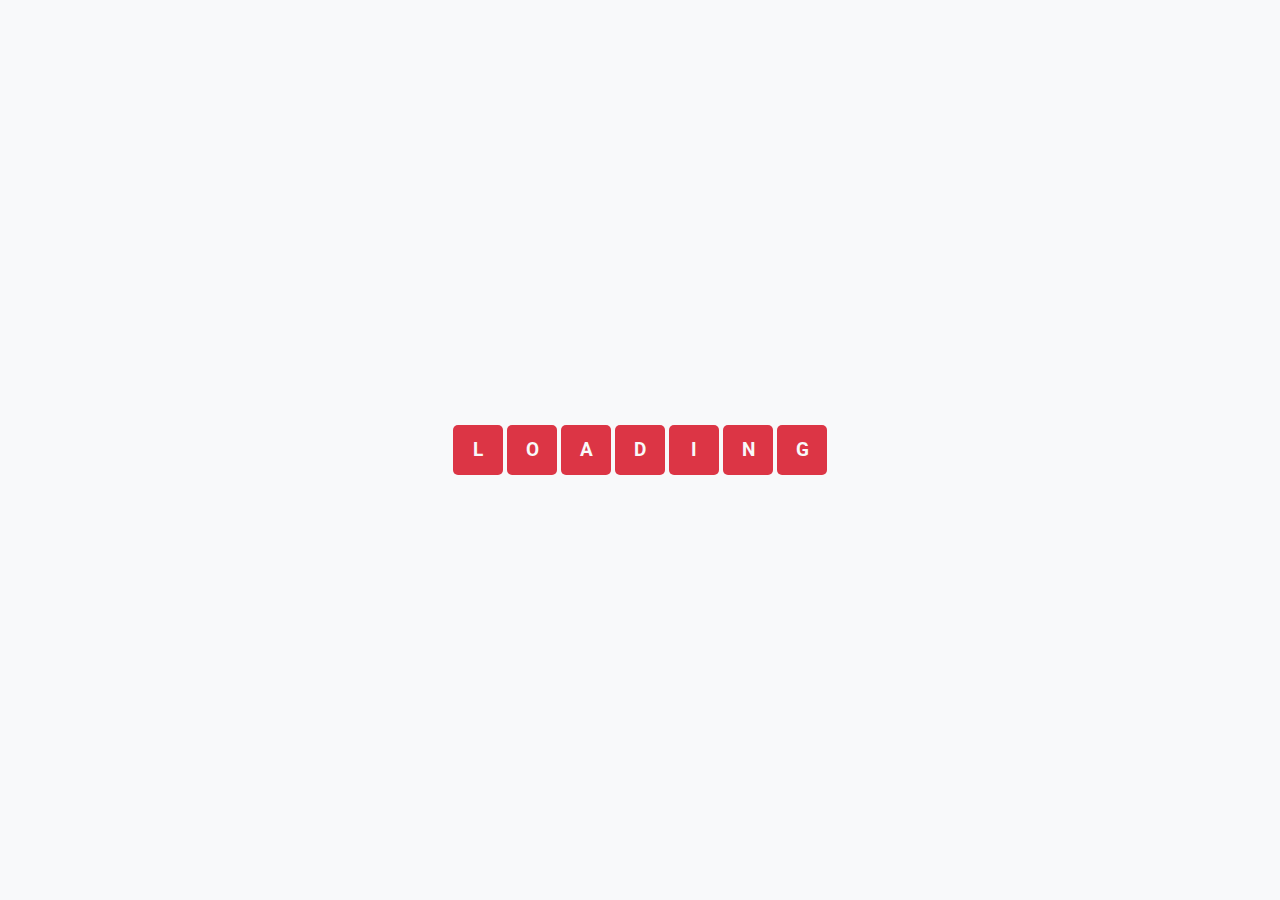
==== index.html @ 8aa7e25c "Add files via upload" ====
<!DOCTYPE html>
<html lang="en" data-theme="light">
<head>
    <meta charset="UTF-8">
    <meta name="viewport" content="width=device-width, initial-scale=1.0">
    <meta name="description" content="Learn, write and master the intricate art of Japanese writing.">
    <meta name="keywords" content="Hirgana, Katakana, Kanji">
    <meta name="author" content="muhyeeJS">
    <title>Aka Inku - Your Path To Japanese Writing Mastery</title>
    <link rel="shortcut icon" href="/assets/images/favicon.png" type="image/x-icon">
    <link rel="stylesheet" href="/css/style.css">
    <noscript>Javascript is disabled. Please enable it in the settings!</noscript>
</head>
<body oncontextmenu="return false" ondragstart="return false" ondragend="return false">
    <div class="loader-wrapper" id="loader">
        <div>
            <span>L</span>
        </div>
        <div>
            <span>O</span>
        </div>
        <div>
            <span>A</span>
        </div>
        <div>
            <span>D</span>
        </div>
        <div>
            <span>I</span>
        </div>
        <div>
            <span>N</span>
        </div>
        <div>
            <span>G</span>
        </div>
    </div>
    <div class="main-wrapper" id="main">
        <div class="navigation-wrapper">
            <div class="site-logo">
                <img src="/assets/images/site-logo.png" alt="aka-inku">
            </div>
            <div class="links-wrapper">
                <div class="links active-link" id="home">
                    <span>Home</span>
                </div>
                <div class="links" id="learn">
                    <span>Learn</span>
                </div>
                <div class="links" id="play">
                    <span>Play</span>
                </div>
            </div>
            <div class="settings-wrapper">
                <div>
                    <svg id="theme" xmlns="http://www.w3.org/2000/svg" width="24px" height="24px" fill="#f8f9fa" viewBox="0 0 512 512">
                        <!--! Font Awesome Free 6.4.0 by @fontawesome - https://fontawesome.com License - https://fontawesome.com/license (Commercial License) Copyright 2023 Fonticons, Inc. -->
                        <path d="M448 256c0-106-86-192-192-192V448c106 0 192-86 192-192zM0 256a256 256 0 1 1 512 0A256 256 0 1 1 0 256z"/>
                    </svg>
                </div>
            </div>
        </div>
        <div class="content-wrapper">
            <div class="header-top">
                <span>Introduction</span>
            </div>
            <div class="content-mid">
                <span>
                    Welcome to Aka Inku, the ultimate online resource for mastering Japanese stroke orders! This website is dedicated to providing a comprehensive and user-friendly platform that empowers learners to delve into the captivating world of Japanese writing.
                </span>
            </div>
            <div class="header-mid">
                <span>Japanese Writing System</span>
            </div>
            <div class="content-mid">
                <span>The Japanese writing system is a fascinating blend of scripts, each with its own unique characteristics and purposes. Understanding the foundations of this system is essential for anyone seeking to develop proficiency in Japanese. Let's explore them shall we?</span>
                <br><br>
                <span><strong>Hiragana</strong> is a phonetic script that consists of 46 characters. Developed in the 9th century, Hiragana originated from simplified forms of Kanji characters. It serves as the cornerstone of the Japanese writing system, representing native Japanese words, grammatical elements, and readings for Kanji characters. Mastering Hiragana is crucial for beginners, as it provides the building blocks for reading and writing Japanese with accuracy and fluency.</span>
                <br><br>
                <span><strong>Katakana</strong>, also comprising 46 characters, shares a similar origin to Hiragana. Developed during the same period, Katakana was derived from parts of Kanji characters. Unlike Hiragana, Katakana is primarily used for transcribing foreign words, onomatopoeic expressions, and scientific or technical terms. It also plays a vital role in emphasizing specific words or phrases. By acquiring proficiency in Katakana, learners gain the ability to decode loanwords, foreign phrases, and specialized vocabulary, expanding learners linguistic repertoire and enhancing their communication skills.</span>
                <br><br>
                <span><strong>Kanji</strong> are complex characters borrowed from Chinese script. Each character represents a specific concept, idea, or word. The usage of Kanji is extensive, appearing in a wide range of contexts, including literature, newspapers, signage, and official documents. Mastery of Kanji involves memorizing thousands of characters, understanding their stroke order, and learning their meanings and readings. Proficiency in Kanji allows learners to delve deeper into the nuances of Japanese language and culture, appreciate traditional literature, and navigate complex texts with ease.</span>
            </div>
            <div class="header-mid">
                <span>Aka Inku: Your Path To Japanese Writing Mastery</span>
            </div>
            <div class="content-mid">
                <span>At Aka Inku, I understand that learning Japanese strokes can be a daunting task. That's why I have meticulously designed this platform as simple as possible to guide you through each script step-by-step, ensuring a smooth and engaging learning experience. Aka Inku caters to learners of all levels, from absolute beginners to advanced users seeking to refine their writing skills.</span>
                <br><br>
                <span>Aka Inku is free from annoying advertisements, ensuring that your learning experience remains focused, uninterrupted, and free from distractions. However, if you find this platform valuable, I humbly accept donations to support the ongoing development of Aka Inku.</span>
                <br><br>
                <strong>Acknowledgements</strong>
                <br>
                <span>The characters stroke order animation were generated using <span id="credit-link-1">KanjivgAnimate</span> and <span id="credit-link-2">KanjiVG</span>. A round of applause please!</span>
                <br><br>
                <span>If you happen to find any bugs or errors please report it to me in discord. Thank you for reading and have fun learning! Good luck!</span>
            </div>
            <div class="footer-bottom">
                <span>七転び八起き</span>
            </div>
        </div>
        <div class="footer-wrapper">
            <div class="socials">
                <div>
                    <svg id="instagram" xmlns="http://www.w3.org/2000/svg" width="26px" height="26px" fill="currentColor" viewBox="0 0 448 512">
                        <!--! Font Awesome Free 6.4.0 by @fontawesome - https://fontawesome.com License - https://fontawesome.com/license (Commercial License) Copyright 2023 Fonticons, Inc. -->
                        <path d="M224.1 141c-63.6 0-114.9 51.3-114.9 114.9s51.3 114.9 114.9 114.9S339 319.5 339 255.9 287.7 141 224.1 141zm0 189.6c-41.1 0-74.7-33.5-74.7-74.7s33.5-74.7 74.7-74.7 74.7 33.5 74.7 74.7-33.6 74.7-74.7 74.7zm146.4-194.3c0 14.9-12 26.8-26.8 26.8-14.9 0-26.8-12-26.8-26.8s12-26.8 26.8-26.8 26.8 12 26.8 26.8zm76.1 27.2c-1.7-35.9-9.9-67.7-36.2-93.9-26.2-26.2-58-34.4-93.9-36.2-37-2.1-147.9-2.1-184.9 0-35.8 1.7-67.6 9.9-93.9 36.1s-34.4 58-36.2 93.9c-2.1 37-2.1 147.9 0 184.9 1.7 35.9 9.9 67.7 36.2 93.9s58 34.4 93.9 36.2c37 2.1 147.9 2.1 184.9 0 35.9-1.7 67.7-9.9 93.9-36.2 26.2-26.2 34.4-58 36.2-93.9 2.1-37 2.1-147.8 0-184.8zM398.8 388c-7.8 19.6-22.9 34.7-42.6 42.6-29.5 11.7-99.5 9-132.1 9s-102.7 2.6-132.1-9c-19.6-7.8-34.7-22.9-42.6-42.6-11.7-29.5-9-99.5-9-132.1s-2.6-102.7 9-132.1c7.8-19.6 22.9-34.7 42.6-42.6 29.5-11.7 99.5-9 132.1-9s102.7-2.6 132.1 9c19.6 7.8 34.7 22.9 42.6 42.6 11.7 29.5 9 99.5 9 132.1s2.7 102.7-9 132.1z"/>
                    </svg>
                </div>
                <div data-tooltip="Copy: muhyeeJS#0001" data-tooltip-location="right">
                    <svg id="discord" xmlns="http://www.w3.org/2000/svg" width="26px" height="26px" fill="currentColor" viewBox="0 0 640 512">
                        <!--! Font Awesome Free 6.4.0 by @fontawesome - https://fontawesome.com License - https://fontawesome.com/license (Commercial License) Copyright 2023 Fonticons, Inc. -->
                        <path d="M524.531,69.836a1.5,1.5,0,0,0-.764-.7A485.065,485.065,0,0,0,404.081,32.03a1.816,1.816,0,0,0-1.923.91,337.461,337.461,0,0,0-14.9,30.6,447.848,447.848,0,0,0-134.426,0,309.541,309.541,0,0,0-15.135-30.6,1.89,1.89,0,0,0-1.924-.91A483.689,483.689,0,0,0,116.085,69.137a1.712,1.712,0,0,0-.788.676C39.068,183.651,18.186,294.69,28.43,404.354a2.016,2.016,0,0,0,.765,1.375A487.666,487.666,0,0,0,176.02,479.918a1.9,1.9,0,0,0,2.063-.676A348.2,348.2,0,0,0,208.12,430.4a1.86,1.86,0,0,0-1.019-2.588,321.173,321.173,0,0,1-45.868-21.853,1.885,1.885,0,0,1-.185-3.126c3.082-2.309,6.166-4.711,9.109-7.137a1.819,1.819,0,0,1,1.9-.256c96.229,43.917,200.41,43.917,295.5,0a1.812,1.812,0,0,1,1.924.233c2.944,2.426,6.027,4.851,9.132,7.16a1.884,1.884,0,0,1-.162,3.126,301.407,301.407,0,0,1-45.89,21.83,1.875,1.875,0,0,0-1,2.611,391.055,391.055,0,0,0,30.014,48.815,1.864,1.864,0,0,0,2.063.7A486.048,486.048,0,0,0,610.7,405.729a1.882,1.882,0,0,0,.765-1.352C623.729,277.594,590.933,167.465,524.531,69.836ZM222.491,337.58c-28.972,0-52.844-26.587-52.844-59.239S193.056,219.1,222.491,219.1c29.665,0,53.306,26.82,52.843,59.239C275.334,310.993,251.924,337.58,222.491,337.58Zm195.38,0c-28.971,0-52.843-26.587-52.843-59.239S388.437,219.1,417.871,219.1c29.667,0,53.307,26.82,52.844,59.239C470.715,310.993,447.538,337.58,417.871,337.58Z"/>
                    </svg>
                </div>
            </div>
            <div class="info">
                <div class="author-note">
                    <span>Developed with ❤️ by muhyeeJS.</span>
                </div>
                <div class="copyright-note">
                    <span>Copyright © 2023 Aka Inku. All Rights Reserved.</span>
                </div>
            </div>
        </div>
    </div>
    <script src="/js/script.js"></script>
</body>
</html>
---- css/style.css ----
@import url('https://fonts.googleapis.com/css2?family=Roboto&display=swap');
@import url('https://fonts.googleapis.com/css2?family=Zen+Kurenaido&display=swap');
html[data-theme="light"] {
    --primary-color: #f8f9fa!important;
    --secondary-color: #e2e7ec!important;
    --accent-color: #dc3545!important;
    --text-color: #1b1f22!important;
}
html[data-theme="dark"] {
    --primary-color: #212529!important;
    --secondary-color: #1b1f22!important;
    --accent-color: #dc3545!important;
    --text-color: #e2e7ec!important;
}
body, html {
    width: 100%;
    height: 100%;
    background-color: var(--primary-color);
    color: var(--text-color);
    font-family: "Roboto", sans-serif;
    font-size: 16px;
}
*, *:before, *:after {
    margin: 0;
    padding: 0;
    box-sizing: border-box;
}
::selection {
    background-color: var(--accent-color);
    color: #f8f9fa!important;
}
::-webkit-scrollbar {
    width: 10px;
}
::-webkit-scrollbar-track {
    background-color: var(--secondary-color);
}
::-webkit-scrollbar-thumb {
    background-color: var(--accent-color);
    border: 3px solid var(--secondary-color);
    border-radius: 10px;
}
span {
    text-align: center;
    line-height: 1.3;
}
.loader-wrapper {
    position: fixed;
    width: 100%;
    height: 100%;
    display: flex;
    justify-content: center;
    align-items: center;
    background-color: var(--primary-color);
    user-select: none;
    pointer-events: none;
    z-index: 999;
}
.loader-wrapper div {
    width: 50px;
    height: 50px;
    margin: 2px;
    display: flex;
    justify-content: center;
    align-items: center;
    border-radius: 5px;
    background-color: var(--accent-color);
    pointer-events: all;
    animation: hop 1.5s ease infinite;
    transition: all ease 0.25s;
}
.loader-wrapper div span {
    font-size: 1.2em;
    font-weight: bold;
    color: #f8f9fa!important;;
}
@keyframes hop {
    50% {
        transform: translateY(-20px);
    }
}
.loader-wrapper div:nth-child(1) {
    animation-delay: 0s;
}
.loader-wrapper div:nth-child(2) {
    animation-delay: 0.25s;
}
.loader-wrapper div:nth-child(3) {
    animation-delay: 0.5s;
}
.loader-wrapper div:nth-child(4) {
    animation-delay: 0.75s;
}
.loader-wrapper div:nth-child(5) {
    animation-delay: 1s;
}
.loader-wrapper div:nth-child(6) {
    animation-delay: 1.25s;
}
.loader-wrapper div:nth-child(7) {
    animation-delay: 1.5s;
}
.loader-fade-out {
    animation: fade-out 0.5s ease
}
@keyframes fade-out {
    0% {
        opacity: 1;
    }
    100% {
        opacity: 0;
    }
}
.main-fade-in {
    animation: fade-in 0.5s ease
}
@keyframes fade-in {
    0% {
        opacity: 0;
    }
    100% {
        opacity: 1;
    }
}
.main-wrapper {
    position: fixed;
    width: 100%;
    height: 100%;
    display: flex;
    flex-direction: column;
    justify-content: flex-start;
    align-items: center;
    overflow-y: auto;
    overflow-x: hidden;
    background-color: var(--primary-color);
}
.main-wrapper .navigation-wrapper {
    width: 100%;
    height: 60px;
    padding: 0 40px 0 40px;
    display: flex;
    justify-content: flex-start;
    align-items: center;
    background-color: var(--accent-color);
    user-select: none;
}
.main-wrapper .navigation-wrapper .site-logo {
    width: auto;
    height: inherit;
    margin-right: 20px;
    display: flex;
    justify-content: center;
    align-items: center;
}
.main-wrapper .navigation-wrapper .site-logo img {
    height: 50px;
    transition: all ease 0.25s;
}
.main-wrapper .navigation-wrapper .site-logo img:hover {
    cursor: pointer;
    transform: rotate(-3deg);
}
.main-wrapper .navigation-wrapper .links-wrapper {
    width: auto;
    height: inherit;
    display: flex;
    justify-content: flex-start;
    align-items: center;
}
.main-wrapper .navigation-wrapper .links-wrapper .links {
    position: relative;
    width: 100px;
    height: inherit;
    display: flex;
    justify-content: center;
    align-items: center;
    transition: all ease 0.25s;
}
.main-wrapper .navigation-wrapper .links-wrapper .links:hover {
    cursor: pointer;
}
.main-wrapper .navigation-wrapper .links-wrapper .links:after {
    position: absolute;
    width: 0%;
    height: 4px;
    bottom: 0;
    content: "";
    background-color: #5a0a12!important;
    transition: all ease .25s;
}
.main-wrapper .navigation-wrapper .links-wrapper .links:hover:after {
    width: 100%;
}
.main-wrapper .navigation-wrapper .links-wrapper .links span {
    font-weight: bold;
    letter-spacing: 1px;
    color: #f8f9fa!important;
}
.main-wrapper .navigation-wrapper .links-wrapper .active-link {
    position: relative;
    background-color: #5a0a12!important;
}
.main-wrapper .navigation-wrapper .settings-wrapper {
    width: 100px;
    height: inherit;
    margin-left: auto;
    display: flex;
    justify-content: flex-end;
    align-items: center;
}
.main-wrapper .navigation-wrapper .settings-wrapper div {
    width: 50px;
    height: inherit;
    display: flex;
    justify-content: center;
    align-items: center;
}
.main-wrapper .navigation-wrapper .settings-wrapper div svg {
    position: absolute;
    transition: all ease 0.25s;
}
.main-wrapper .navigation-wrapper .settings-wrapper div svg:hover {
    fill: #5a0a12!important;
    cursor: pointer;
}
.main-wrapper .content-wrapper {
    width: 60%;
    height: auto;
    display: flex;
    flex-direction: column;
    justify-content: center;
    align-items: center;
}
.main-wrapper .content-wrapper .header-top {
    width: 100%;
    height: 70px;
    padding: 0 20px 0 20px;
    margin: 20px 0 2px 0;
    background-color: var(--secondary-color);
    border-radius: 10px 10px 0 0;
    display: flex;
    justify-content: flex-start;
    align-items: center;
    letter-spacing: 1px;
}
.main-wrapper .content-wrapper .header-mid {
    width: 100%;
    height: 70px;
    padding: 0 20px 0 20px;
    margin: 2px 0 2px 0;
    background-color: var(--secondary-color);
    display: flex;
    justify-content: flex-start;
    align-items: center;
    letter-spacing: 1px;
}
.main-wrapper .content-wrapper .header-top span, 
.main-wrapper .content-wrapper .header-mid span {
    font-size: 1.2rem;
    font-weight: bold;
}
.main-wrapper .content-wrapper .content-mid {
    width: 100%;
    height: auto;
    padding: 30px;
    background-color: var(--secondary-color);
}
.main-wrapper .content-wrapper .content-mid span {
    letter-spacing: 0.5px;
}
.main-wrapper .content-wrapper .content-mid span span {
    color: var(--accent-color);
}
.main-wrapper .content-wrapper .content-mid span span:hover {
    cursor: pointer;
    user-select: none;
}
.main-wrapper .content-wrapper .footer-bottom {
    width: 100%;
    height: 70px;
    padding: 0 20px 0 20px;
    margin: 2px 0 20px 0;
    background-color: var(--secondary-color);
    border-radius: 0 0 10px 10px;
    display: flex;
    justify-content: center;
    align-items: center;
    letter-spacing: 1px;
}
.main-wrapper .content-wrapper .footer-bottom span {
    font-size: 1.5rem;
    font-family: "Zen Kurenaido", serif;
}
.main-wrapper .footer-wrapper {
    width: 100%;
    height: auto;
    padding: 0 60px 0 60px;
    display: flex;
    flex-direction: column;
    justify-content: space-between;
    align-items: center;
    background-color: var(--secondary-color);
}
.main-wrapper .footer-wrapper .socials {
    width: 100%;
    height: auto;
    padding: 15px;
    display: flex;
    justify-content: center;
    align-items: center;
    border-bottom: 1px solid var(--primary-color);
}
.main-wrapper .footer-wrapper .socials div {
    width: auto;
    height: auto;
    display: flex;
    justify-content: center;
    align-items: center;
    margin: 0 10px 0 10px;
}
.main-wrapper .footer-wrapper .socials div svg {
    position: relative;
    transition: all ease 0.25s;
}
.main-wrapper .footer-wrapper .socials div svg:hover {
    fill: var(--accent-color);
    cursor: pointer;
    transform: scale(1.1);
}
.main-wrapper .footer-wrapper .socials div[data-tooltip] {
    --arrow-size: 5px;
    position: relative;
    z-index: 10;
}
.main-wrapper .footer-wrapper .socials div[data-tooltip]:before,
.main-wrapper .footer-wrapper .socials div[data-tooltip]:after {
    position: absolute;
    visibility: hidden;
    opacity: 0;
    left: 50%;
    bottom: calc(100% + var(--arrow-size));
    pointer-events: none;
    transition: 0.25s;
    will-change: transform;
}
.main-wrapper .footer-wrapper .socials div[data-tooltip]:before {
    content: attr(data-tooltip);
    padding: 10px 18px;
    min-width: 50px;
    max-width: 300px;
    width: max-content;
    width: -moz-max-content;
    border-radius: 3px;
    font-size: 14px;
    background-color: var(--accent-color);
    color: #f8f9fa!important;
    text-align: center;
    white-space: pre-wrap;
    transform: translate(-50%,  calc(0px - var(--arrow-size))) scale(0.5);
}
.main-wrapper .footer-wrapper .socials div[data-tooltip]:after {
    content: '';
    border-style: solid;
    border-width: var(--arrow-size) var(--arrow-size) 0px var(--arrow-size);
    border-color: var(--primary-color);
    transform-origin: top;
    transform: translateX(-50%) scaleY(0);
}
.main-wrapper .footer-wrapper .socials div[data-tooltip]:hover:before,
.main-wrapper .footer-wrapper .socials div[data-tooltip]:hover:after {
    visibility: visible;
    opacity: 1;
}
.main-wrapper .footer-wrapper .socials div[data-tooltip]:hover:before {
    transform: translate(-50%, calc(0px - var(--arrow-size))) scale(1);
}
.main-wrapper .footer-wrapper .socials div[data-tooltip]:hover:after {
    transition-delay: 0.5s;
    transition-duration: 0.2s;
    transform: translateX(-50%) scaleY(1);
}
.main-wrapper .footer-wrapper .socials div[data-tooltip-location="right"]:before,
.main-wrapper .footer-wrapper .socials div[data-tooltip-location="right"]:after {
    left: calc(100% + var(--arrow-size));
    bottom: 50%;
}
.main-wrapper .footer-wrapper .socials div[data-tooltip-location="right"]:before {
    transform: translate(var(--arrow-size), 50%) scale(0.5);
}
.main-wrapper .footer-wrapper .socials div[data-tooltip-location="right"]:hover:before {
    transform: translate(var(--arrow-size), 50%) scale(1);
}
.main-wrapper .footer-wrapper .socials div[data-tooltip-location="right"]:after {
    border-width: var(--arrow-size) var(--arrow-size) var(--arrow-size) 0px;
    border-color: transparent var(--accent-color) transparent transparent;
    transform-origin: right;
    transform: translateY(50%) scaleX(0);
}
.main-wrapper .footer-wrapper .socials div[data-tooltip-location="right"]:hover:after {
    transform: translateY(50%) scaleX(1);
}
.main-wrapper .footer-wrapper .info {
    width: 500px;
    height: auto;
    padding: 15px;
    display: flex;
    flex-direction: column;
    justify-content: center;
    align-items: center;
}
.main-wrapper .footer-wrapper .info .author-note {
    width: 500px;
    height: auto;
    padding-bottom: 5px;
    display: flex;
    justify-content: center;
    align-items: center;
    text-align: center;
}
.main-wrapper .footer-wrapper .info .author-note span {
    font-weight: bold;
    letter-spacing: 0.5px;
}
.m  in-wrapper .footer-wrapper .info .copyright-note {
    width: 500px;
    height: auto;
    display: flex;
    justify-content: center;
    align-items: center;
    text-align: center;
}
.main-wrapper .footer-wrapper .info .copyright-note span {
    font-weight: light;
    font-size: 0.75rem;
    letter-spacing: 0.5px;
}
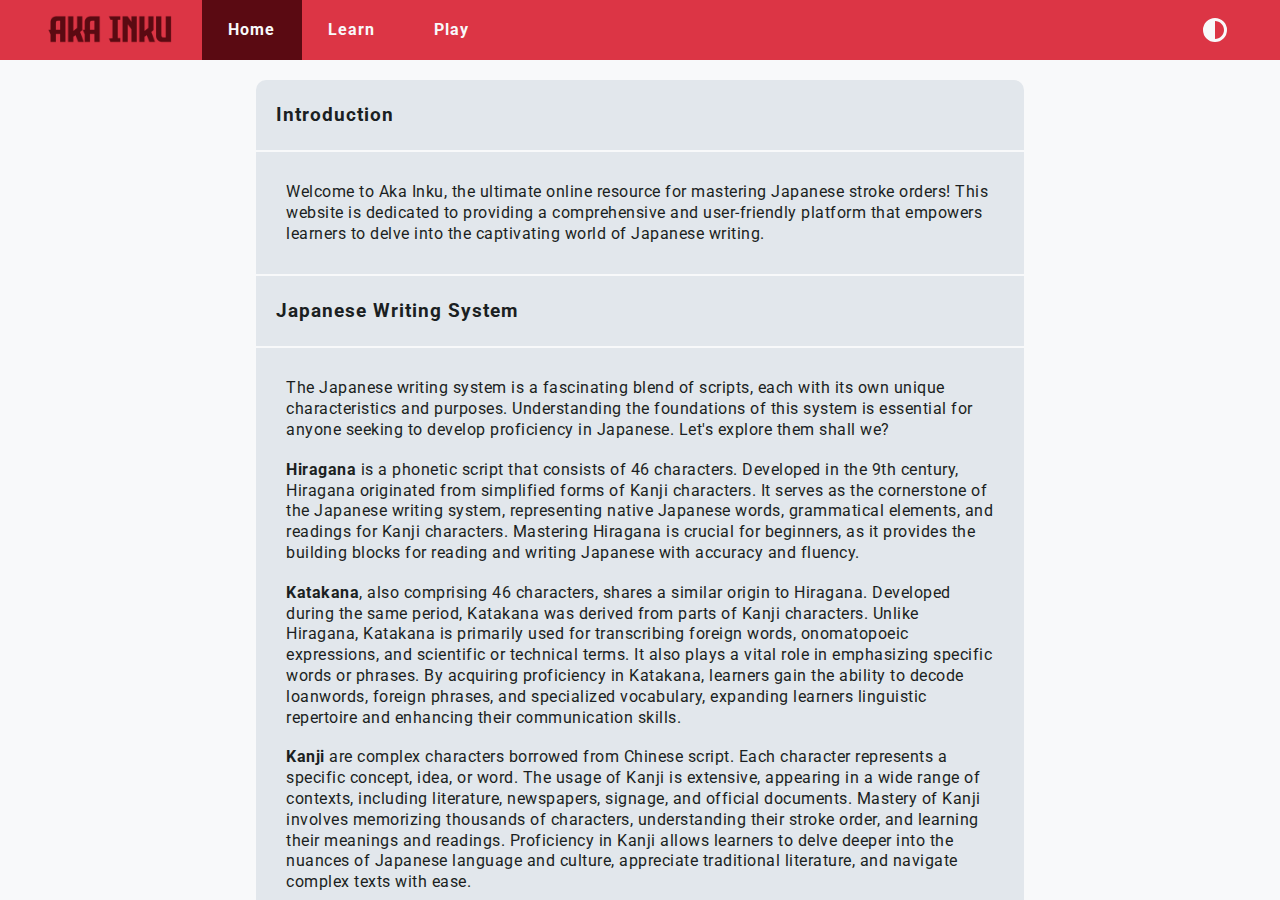
==== commit 6e6d8b11: "Update index.html" ====
--- a/index.html
+++ b/index.html
@@ -7,38 +7,15 @@
     <meta name="keywords" content="Hirgana, Katakana, Kanji">
     <meta name="author" content="muhyeeJS">
     <title>Aka Inku - Your Path To Japanese Writing Mastery</title>
-    <link rel="shortcut icon" href="/assets/images/favicon.png" type="image/x-icon">
-    <link rel="stylesheet" href="/css/style.css">
+    <link rel="shortcut icon" href="assets/images/favicon.png" type="image/x-icon">
+    <link rel="stylesheet" href="css/style.css">
     <noscript>Javascript is disabled. Please enable it in the settings!</noscript>
 </head>
 <body oncontextmenu="return false" ondragstart="return false" ondragend="return false">
-    <div class="loader-wrapper" id="loader">
-        <div>
-            <span>L</span>
-        </div>
-        <div>
-            <span>O</span>
-        </div>
-        <div>
-            <span>A</span>
-        </div>
-        <div>
-            <span>D</span>
-        </div>
-        <div>
-            <span>I</span>
-        </div>
-        <div>
-            <span>N</span>
-        </div>
-        <div>
-            <span>G</span>
-        </div>
-    </div>
     <div class="main-wrapper" id="main">
         <div class="navigation-wrapper">
             <div class="site-logo">
-                <img src="/assets/images/site-logo.png" alt="aka-inku">
+                <img src="assets/images/site-logo.png" alt="aka-inku">
             </div>
             <div class="links-wrapper">
                 <div class="links active-link" id="home">
@@ -124,6 +101,6 @@
             </div>
         </div>
     </div>
-    <script src="/js/script.js"></script>
+    <script src="js/script.js"></script>
 </body>
-</html>+</html>
